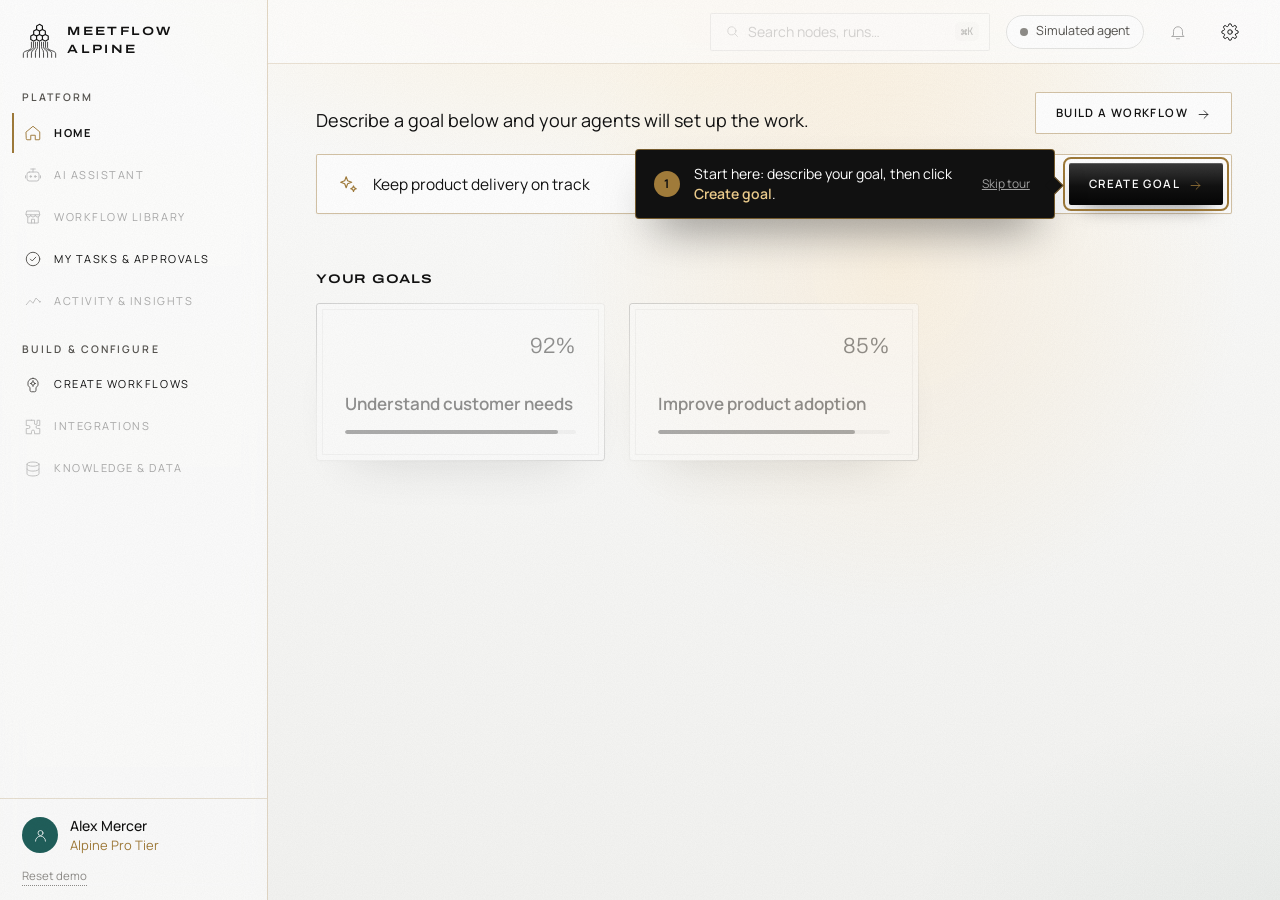
==== index.html @ 9006373a "Demo opens with goal creation; trim home and top bar The delivery goal doesn't exist at first: the t" ====
<!doctype html>
<html lang="en">
<head>
<meta charset="utf-8">
<meta name="viewport" content="width=device-width, initial-scale=1">
<title>MeetFlow Alpine · Home</title>
<link rel="preconnect" href="https://fonts.googleapis.com">
<link rel="preconnect" href="https://fonts.gstatic.com" crossorigin>
<link href="https://fonts.googleapis.com/css2?family=Inter:wght@400;500;600;700&family=JetBrains+Mono:wght@400;500&display=swap" rel="stylesheet">
<link rel="stylesheet" href="assets/tokens.css">
<link rel="stylesheet" href="assets/app.css">
<link href="https://fonts.googleapis.com/css2?family=Archivo:wdth,wght@62..125,300..700&family=Manrope:wght@300..700&display=swap" rel="stylesheet">
<link rel="stylesheet" href="assets/brand.css">
<style>
  /* Home declutter (controller, 2026-11-11): one purpose line, one action, fewer words. */
  .ask .purpose{font-family:var(--display);font-stretch:112%;font-weight:600;font-size:clamp(22px,3vw,32px);line-height:1.2;letter-spacing:.01em;margin:0 0 18px;color:#fff;text-shadow:0 2px 18px rgba(0,0,0,.45);max-width:720px}
  .goal-card{min-height:150px}
  .goal-card h3{margin-bottom:14px}
  .goal-card.inert,.more-inert{opacity:.45!important;filter:grayscale(1);cursor:not-allowed}
  .goal-card.inert:hover{transform:none;box-shadow:none}
  .more-inert{font-size:13px;color:var(--text-3);padding:10px 4px}
  /* Landing (controller, 2026-11-11): plain greeting + what needs you. No photo (user). */
  body[data-page="home"] .ask{background:none;outline:none;box-shadow:none;animation:none;margin:0;min-height:0;padding:28px 0 0;
    display:flex;flex-direction:row;flex-wrap:wrap;align-items:flex-end;justify-content:space-between;gap:20px 24px}
  body[data-page="home"] .ask-box{order:3;flex:1 1 100%;max-width:none;background:var(--card);border:1px solid rgba(var(--gold-rgb),.45);box-shadow:var(--shadow)}
  body[data-page="home"] #ask-out{order:4;flex:1 1 100%}
  body[data-page="home"] .ai-answer{max-width:none;margin:0}
  body[data-page="home"] .ask [hidden]{display:none!important}
  body[data-page="home"] .ask h1.hello-h{display:block!important;margin:0;color:var(--text);font-family:var(--display);font-stretch:112%;font-weight:600;font-size:clamp(24px,2.4vw,32px);letter-spacing:.01em}
  .hello-s{margin:0;color:var(--text);font-size:18px}
  .ask .hero-cta{margin:0}
  body[data-page="home"] #dash .health{order:0;margin:28px 0 0}
</style>
</head>
<body data-page="home" data-crumb="Workspace / Autonomous Pipeline">
<div class="app">
  <aside id="mf-nav"></aside>
  <div class="main">
    <header id="mf-top"></header>
    <main class="content">
      <section class="ask">
        <div class="hello">
          <p class="hello-s" id="hello-s"></p>
        </div>
        <div class="hero-cta"><a class="btn btn-white" href="canvas.html">Build a workflow <span class="hero-arrow"></span></a></div>
        <form class="ask-box" id="ask">
          <span id="ask-ic"></span>
          <input id="ask-in" placeholder="Describe your goal, and I’ll draft the workflows for you…" autocomplete="off">
          <button class="btn btn-primary" type="submit">Create goal <span id="ask-arrow"></span></button>
        </form>
        <div id="ask-out"></div>
        <div class="persona" hidden>
          <span class="persona-chip" id="persona-chip"></span>
          <a href="#" class="link-u" id="persona-btn" aria-haspopup="true" aria-expanded="false">Change persona</a>
          <div class="persona-menu" id="persona-menu" role="menu"></div>
        </div>
      </section>

      <div id="dash">
        <section class="panel health" style="display:none">
          <div class="health-legend"><span id="h-on"></span><span id="h-risk"></span><span id="h-off"></span></div>
          <div class="health-bar" id="health-bar">
            <i style="background:var(--teal);flex-grow:0"></i><i style="background:var(--risk);flex-grow:0"></i><i style="background:var(--danger);flex-grow:0"></i>
          </div>
        </section>

        <div id="attn-sec"><div class="sec-head"><h2 class="h-sec">Needs your attention</h2></div>
        <section id="attention"></section></div>

        <div class="sec-head"><h2 class="h-sec" id="goals-h"></h2></div>
        <section class="goals" id="goals"></section>
      </div>
    </main>
  </div>
</div>
<script src="assets/data.js"></script>
<script src="assets/engine.js"></script>
<script src="assets/settings.js"></script>
<script src="assets/nav.js"></script>
<script src="assets/brand.js"></script>
<script src="assets/tour.js"></script>
<script>
(function () {
  const { icon, esc, toast, persona, setPersona, isResolved, goalNow } = MFApp;
  const $ = (s) => document.querySelector(s);
  $("#ask-ic").innerHTML = icon("sparkles", "ic-lg");
  $("#ask-arrow").innerHTML = icon("arrow", "ic-sm");
  document.querySelectorAll(".hero-arrow").forEach((e) => (e.innerHTML = icon("arrow", "ic-sm")));

  // Persona-specific view. Product Manager is the wired path; its delivery goal reflects the workflow decisions.
  // Demo opening: the delivery goal doesn't exist until the tester describes it in the goal box.
  const created = () => { try { return !!MFState.get().created; } catch (e) { return false; } };
  let firstRun = false; // the new goal's workflows are on their first run: no snag shown yet
  const setCreated = () => { const st = MFState.get(); st.created = true; MFState.set(st); };
  function view(name) {
    const p = JSON.parse(JSON.stringify(MF.personas[name]));
    if (name === "Product Manager" && !created()) {
      p.goals = p.goals.filter((x) => x.id !== "delivery");
      p.attention = p.attention.filter((a) => a.id !== "delivery");
      p.fresh = true;
    } else if (name === "Product Manager") {
      const g = goalNow();
      const d = p.goals.find((x) => x.id === "delivery");
      d.status = g.status; d.progress = g.progress;
      if (firstRun) { d.status = "on-track"; p.attention = p.attention.filter((a) => a.id !== "delivery"); }
      if (g.resolved) {
        d.desc = "Owners confirmed for all " + MF.actionItems.length + " stalled items. Tickets synced to Jira.";
        p.health.onTrack += 1; p.health.atRisk -= 1;
        p.attention = p.attention.filter((a) => a.id !== "delivery");
        p.cleared = true;
      }
    }
    p.attention.forEach((a) => { a.desc = a.desc.replace("{n}", MF.actionItems.length); });
    return p;
  }
  const label = { "on-track": "On track", "at-risk": "At risk", "off-track": "Off track" };
  const barTone = { "on-track": "teal", "at-risk": "risk", "off-track": "off" };

  function render(name, animate) {
    const p = view(name);
    $("#persona-chip").textContent = name;
    $("#goals-h").textContent = "Your goals";
    $("#hello-s").textContent = firstRun ? "Setting up your new goal…" : p.fresh ? "Describe a goal below and your agents will set up the work."
      : p.cleared ? "All your goals are moving. Your agents have it from here."
      : "1 goal needs a decision from you.";
    $("#attn-sec").style.display = p.attention.some((a) => a.href) || p.cleared ? "" : "none";
    const h = p.health;
    $("#h-on").textContent = `${h.onTrack} On track`;
    $("#h-risk").textContent = `${h.atRisk} At risk`;
    $("#h-off").textContent = `${h.offTrack} Off track`;
    const bars = $("#health-bar").children;
    requestAnimationFrame(() => requestAnimationFrame(() => {
      bars[0].style.flexGrow = h.onTrack; bars[1].style.flexGrow = h.atRisk; bars[2].style.flexGrow = h.offTrack;
    }));

    $("#attention").innerHTML =
      (p.cleared ? `<div class="resolved-note fade-in">${icon("checkCircle")}Engineering delivery commitments: you confirmed ${MF.actionItems.length} owners, tickets are in Jira. <a class="link" style="margin-left:auto;color:var(--teal)" href="goal.html">View goal ${icon("arrow", "ic-sm")}</a></div>` : "") +
      `<div class="stagger">` + p.attention.filter((a) => a.href).map((a, i) => `
        <div class="attn">
          <div>
            <div class="attn-title"><span class="tag ${a.tone}">${esc(a.tag)}</span>${esc(a.title)}</div>
            <div class="attn-desc">${esc(a.desc)}</div>
          </div>
          ${a.href
            ? `<a class="btn btn-primary" href="${a.href}">${esc(a.cta)} ${icon("arrow", "ic-sm")}</a>`
            : `<button class="btn ${a.secondary ? "btn-white" : "btn-primary"}" data-stub="${i}">${esc(a.cta)}${a.secondary ? "" : " " + icon("arrow", "ic-sm")}</button>`}
        </div>`).join("") +
      (p.attention.some((a) => !a.href) ? `<div class="more-inert" title="Not available in this demo">+${p.attention.filter((a) => !a.href).length} more · not in this demo</div>` : "") + `</div>`;
    $("#attention").querySelectorAll("[data-stub]").forEach((b) => b.addEventListener("click", () =>
      toast("This path isn't wired in the prototype. Try the delivery goal (Product Manager).", "sparkles")));

    $("#goals").innerHTML = p.goals.map((g) => {
      const tag = g.href ? "a" : "div";
      return `<${tag} class="goal-card ${g.href ? "" : "inert"}" ${g.href ? `href="${g.href}"` : `title="Not available in this demo"`}>
        <div class="top">${g.status === "on-track" ? "<span></span>" : `<span class="pill ${g.status}">${label[g.status]}</span>`}<span>${g.progress}%</span></div>
        <h3>${esc(g.title)}</h3>
        <div class="bar"><i class="${barTone[g.status]}" data-w="${g.progress}"></i></div>
      </${tag}>`;
    }).join("");
    $("#goals").classList.remove("stagger"); void $("#goals").offsetWidth; $("#goals").classList.add("stagger");
    requestAnimationFrame(() => requestAnimationFrame(() =>
      document.querySelectorAll("#goals .bar>i").forEach((b) => (b.style.width = b.dataset.w + "%"))));
  }

  // Persona menu
  const menu = $("#persona-menu"), btn = $("#persona-btn");
  const opts = [
    { n: "Product Manager", s: "Alex Mercer · delivery, discovery, adoption" },
    { n: "Engineering Lead", s: "Coming soon", disabled: true },
    { n: "Customer Success Lead", s: "Coming soon", disabled: true }
  ];
  function drawMenu() {
    const cur = persona();
    menu.innerHTML = opts.map((o) => `<button class="persona-opt ${o.n === cur ? "on" : ""}" role="menuitem" data-p="${o.n}" ${o.disabled ? "disabled" : ""}>
      <span class="avatar sm ${o.disabled ? "gold" : ""}">${MFApp.initials(o.n)}</span>
      <span><div class="t">${o.n}</div><div class="s">${o.s}</div></span>${icon("check", "ic-sm")}</button>`).join("");
  }
  function toggle(open) { menu.classList.toggle("open", open); btn.setAttribute("aria-expanded", open); }
  btn.addEventListener("click", (e) => { e.preventDefault(); e.stopPropagation(); drawMenu(); toggle(!menu.classList.contains("open")); });
  document.addEventListener("click", (e) => { if (!menu.contains(e.target)) toggle(false); });
  document.addEventListener("keydown", (e) => { if (e.key === "Escape") toggle(false); });
  menu.addEventListener("click", (e) => {
    const b = e.target.closest("[data-p]"); if (!b || b.disabled) return;
    toggle(false);
    if (b.dataset.p === persona()) return;
    setPersona(b.dataset.p);
    const dash = $("#dash");
    dash.classList.add("swap-out");
    setTimeout(() => { render(b.dataset.p); dash.classList.remove("swap-out"); toast(`Switched to ${b.dataset.p}. Same agents, different goals.`, "user"); }, 220);
  });
  $("#dash").style.transition = "opacity .25s, transform .25s";

  // Goal box: describe a goal; the agent creates it with its workflows (simulated).
  const sleep = (ms) => new Promise((res) => setTimeout(res, ms));
  if (!created()) $("#ask-in").value = MF.goal.title;
  $("#ask").addEventListener("submit", async (e) => {
    e.preventDefault();
    const goal = $("#ask-in").value.trim() || MF.goal.title;
    const out = $("#ask-out"), first = !created();
    out.innerHTML = `<div class="ai-answer fade-in">${icon("sparkles")}<div class="waiting"><span class="spin"></span>Drafting workflows for “${esc(goal)}”…</div></div>`;
    await sleep(1300);
    const wfs = MF.supportingWorkflows;
    const list = `<ul style="margin:10px 0 0;padding-left:18px;color:var(--text-2)">${wfs.map((w) => `<li><b style="color:var(--text)">${esc(w.name)}</b> · ${esc(w.desc)}</li>`).join("")}</ul>`;
    if (!first) {
      out.innerHTML = `<div class="ai-answer fade-in">${icon("sparkles")}<div style="flex:1"><div>Drafted ${wfs.length} workflows for <b>“${esc(goal)}”</b>.</div>${list}
        <div class="row" style="margin-top:12px"><a class="btn btn-primary" href="canvas.html">Open drafts ${icon("arrow", "ic-sm")}</a></div></div></div>`;
      return;
    }
    setCreated(); $("#ask-in").value = "";
    out.innerHTML = `<div class="ai-answer fade-in">${icon("sparkles")}<div style="flex:1"><div>Created the goal <b>“${esc(MF.goal.title)}”</b> with ${wfs.length} workflows. They’re running now.</div>${list}
      <div class="waiting" style="margin-top:12px"><span class="spin"></span>First run: reading yesterday’s ${esc(MF.meeting.title)}…</div></div></div>`;
    firstRun = true; render(persona(), true);
    await sleep(2200);
    firstRun = false;
    out.innerHTML = `<div class="ai-answer fade-in">${icon("sparkles")}<div style="flex:1"><div>Created <b>“${esc(MF.goal.title)}”</b> with ${wfs.length} workflows.
      First run found <b>${MF.actionItems.length} action items with no confirmed owner</b>, so Action Item Tracking paused and needs you.</div></div></div>`;
    render(persona(), true);
  });

  // Only Product Manager is wired for the demo; fall back if a tab still holds another persona.
  if (opts.some((o) => o.n === persona() && o.disabled)) setPersona("Product Manager");
  render(persona(), true);
})();
</script>
</body>
</html>
---- assets/tokens.css ----
/* MeetFlow Alpine shared design tokens — "Maison · Vitrine" brand (chosen by the user in the brand picker, 2026-11-11).
   Gallery-white, black lacquer, brass hairlines, verdure-teal agent; colour comes from imagery. All screens use these. */
:root{
  --bg:#FFFFFF; --surface:#F7F7F6; --card:#FFFFFF; --sidebar:#FFFFFF;
  --line:#E6E6E4; --text:#111111; --text-2:#55534F; --text-3:#8E8C88;
  --primary:#111111; --primary-hover:#2B2B2B; --primary-soft:#F3F1EC;
  --teal:#1F5E5A; --teal-soft:#E3EEEC; --risk:#C99400; --risk-soft:#FAF1DA;
  --danger:#C41E3A; --dark:#111111;
  --gold:#A07B3A; --gold-rgb:160,123,58;
  --radius:4px; --radius-sm:3px; --shadow:0 1px 2px rgba(17,17,17,.03),0 30px 56px -34px rgba(40,25,10,.32);
  --font:'Manrope',system-ui,-apple-system,sans-serif; --display:'Archivo',system-ui,sans-serif;
  --mono:'JetBrains Mono',ui-monospace,monospace;
}
body{margin:0;background:var(--bg);color:var(--text);font-family:var(--font);}
---- assets/app.css ----
/* MeetFlow Alpine — shared layout + components for index / goal / workflow. Colors come from tokens.css. */
*{box-sizing:border-box}
html{-webkit-font-smoothing:antialiased;text-rendering:optimizeLegibility}
body{font-size:14.5px;line-height:1.5;min-width:1180px}
a{color:inherit;text-decoration:none}
button{font:inherit;color:inherit;cursor:pointer;border:0;background:none}
select,input{font:inherit;color:inherit}
.ic{width:18px;height:18px;flex:none;display:inline-block;vertical-align:middle}
.ic-sm{width:15px;height:15px}
.ic-lg{width:22px;height:22px}

/* ---------- App shell ---------- */
.app{display:grid;grid-template-columns:268px 1fr;min-height:100vh}
#mf-nav{position:sticky;top:0;height:100vh;background:var(--sidebar);border-right:1px solid var(--line);display:flex;flex-direction:column}
.brand{display:flex;align-items:center;gap:10px;padding:22px 22px 18px;font-size:16px;font-weight:500;letter-spacing:-.01em}
.brand-mark{width:34px;height:34px;border-radius:9px;background:var(--primary);color:#fff;display:grid;place-items:center;font-weight:700;font-size:14px;letter-spacing:.02em}
.nav-section{padding:14px 22px 6px;font-size:12px;letter-spacing:.12em;text-transform:uppercase;color:var(--text-2)}
.nav-link{display:flex;align-items:center;gap:12px;margin:2px 12px;padding:9px 12px;border-radius:10px;color:var(--text);font-size:14.5px;transition:background .18s,color .18s}
.nav-link .ic{color:var(--text-2);transition:color .18s}
.nav-link:hover{background:rgba(0,0,0,.035)}
.nav-link.active{background:var(--card);box-shadow:var(--shadow);font-weight:500}
.nav-link.active .ic{color:var(--primary)}
.nav-link.inert{cursor:default}
.nav-foot{margin-top:auto;border-top:1px solid var(--line);padding:16px 22px 14px}
.who{display:flex;align-items:center;gap:12px}
.avatar{width:36px;height:36px;border-radius:50%;background:var(--teal);color:#fff;display:grid;place-items:center;font-size:13px;font-weight:600;flex:none}
.avatar.sm{width:30px;height:30px;font-size:12px}
.avatar.gold{background:var(--primary)}
.avatar.ink{background:var(--dark)}
.who-name{font-size:14px;font-weight:500}
.who-tier{font-size:13px;color:var(--primary)}
.reset-link{display:inline-block;margin-top:12px;font-size:11.5px;color:var(--text-3);border-bottom:1px dotted var(--text-3);transition:color .2s}
.reset-link:hover{color:var(--text-2)}

.main{min-width:0;display:flex;flex-direction:column}
#mf-top{height:64px;display:flex;align-items:center;gap:16px;padding:0 32px;border-bottom:1px solid var(--line);background:rgba(248,247,244,.86);backdrop-filter:blur(8px);position:sticky;top:0;z-index:20}
.crumb{font-size:15px;color:var(--text);display:flex;align-items:center;gap:12px}
.crumb .ic{color:var(--text-2)}
.top-search{margin-left:auto;display:flex;align-items:center;gap:8px;width:280px;height:38px;padding:0 10px 0 14px;border-radius:10px;background:var(--surface);border:1px solid var(--line);color:var(--text-3);font-size:14px}
.kbd{margin-left:auto;font-family:var(--mono);font-size:10.5px;color:var(--primary);background:var(--primary-soft);border-radius:5px;padding:2px 6px}
.icon-btn{width:36px;height:36px;border-radius:10px;display:grid;place-items:center;color:var(--text);transition:background .18s}
.icon-btn:hover{background:var(--surface)}
.content{padding:36px 48px 72px;max-width:1680px;width:100%;margin:0 auto;box-sizing:border-box;animation:pageIn .5s cubic-bezier(.2,.7,.2,1) both}
@keyframes pageIn{from{opacity:0;transform:translateY(6px)}to{opacity:1;transform:none}}

/* ---------- Primitives ---------- */
.card{background:var(--card);border:1px solid var(--line);border-radius:var(--radius);box-shadow:var(--shadow)}
.panel{background:var(--surface);border:1px solid var(--line);border-radius:18px}
.btn{display:inline-flex;align-items:center;justify-content:center;gap:8px;height:40px;padding:0 18px;border-radius:10px;font-size:14.5px;font-weight:500;white-space:nowrap;transition:background .18s,box-shadow .18s,transform .12s,color .18s,border-color .18s}
.btn:active{transform:translateY(1px)}
.btn:focus-visible,.nav-link:focus-visible,.link:focus-visible,select:focus-visible{outline:2px solid var(--primary);outline-offset:2px}
.btn-primary{background:var(--primary);color:#fff;box-shadow:0 1px 0 rgba(0,0,0,.06),0 6px 14px -6px rgba(196,154,44,.55)}
.btn-primary:hover{background:var(--primary-hover)}
.btn-dark{background:var(--dark);color:#fff}
.btn-dark:hover{background:#18221F}
.btn-danger{background:var(--danger);color:#fff;box-shadow:0 6px 14px -6px rgba(163,51,43,.5)}
.btn-danger:hover{background:#8E2A23}
.btn-teal{background:var(--teal);color:#fff}
.btn-teal:hover{background:#265f5e}
.btn-ghost{background:var(--surface);border:1px solid var(--line);color:var(--text)}
.btn-ghost:hover{background:#ECEAE4}
.btn-white{background:var(--card);border:1px solid var(--line)}
.btn-white:hover{background:var(--surface)}
.btn-sm{height:34px;padding:0 14px;font-size:13.5px;border-radius:9px}
.btn[disabled]{opacity:.45;pointer-events:none}
.link{color:var(--primary);font-weight:500;display:inline-flex;align-items:center;gap:6px;transition:gap .2s,color .2s}
.link:hover{gap:9px;color:var(--primary-hover)}
.link-u{color:var(--primary);text-decoration:underline;text-underline-offset:3px}

.pill{display:inline-flex;align-items:center;gap:6px;height:26px;padding:0 10px;border-radius:999px;font-size:13px;font-weight:500;white-space:nowrap;transition:background .4s,color .4s}
.pill.teal,.pill.on-track,.pill.healthy{background:var(--teal-soft);color:var(--teal)}
.pill.risk,.pill.at-risk,.pill.attention{background:var(--risk-soft);color:var(--danger)}
.pill.off-track{background:#F3D3D0;color:var(--danger)}
.pill.gold{background:var(--primary-soft);color:#9A7720}
.pill.grey{background:#ECEAE4;color:var(--text-2)}
.pill.dot::before{content:"";width:6px;height:6px;border-radius:50%;background:currentColor}
.tag{display:inline-flex;align-items:center;height:26px;padding:0 9px;border-radius:7px;font-size:13.5px;font-weight:500}
.tag.risk{background:var(--risk-soft);color:var(--danger)}
.tag.teal{background:var(--teal-soft);color:var(--teal)}

.eyebrow{font-size:12.5px;letter-spacing:.12em;text-transform:uppercase;color:var(--text-2)}
.h-sec{font-size:16px;font-weight:500;margin:0}
.muted{color:var(--text-2)}
.faint{color:var(--text-3)}
.mono{font-family:var(--mono)}
.row{display:flex;align-items:center;gap:12px}
.spacer{flex:1}

.bar{height:8px;border-radius:99px;background:#E9E6DF;overflow:hidden}
.bar>i{display:block;height:100%;border-radius:inherit;width:0;transition:width 1s cubic-bezier(.2,.7,.2,1),background .6s}
.bar>i.teal{background:var(--teal)} .bar>i.risk{background:var(--risk)} .bar>i.gold{background:var(--primary)} .bar>i.off{background:var(--danger)}

/* toast */
.toasts{position:fixed;right:28px;bottom:28px;display:flex;flex-direction:column;gap:10px;z-index:100}
.toast{display:flex;align-items:center;gap:10px;background:var(--dark);color:#fff;padding:12px 16px;border-radius:12px;font-size:14px;box-shadow:0 10px 30px -10px rgba(0,0,0,.35);animation:toastIn .35s cubic-bezier(.2,.7,.2,1) both;max-width:420px}
.toast.out{animation:toastOut .3s ease both}
.toast .ic{color:#E7C766}
@keyframes toastIn{from{opacity:0;transform:translateY(10px) scale(.98)}to{opacity:1;transform:none}}
@keyframes toastOut{to{opacity:0;transform:translateY(6px)}}

/* fade/stagger helpers */
.fade-in{animation:fadeUp .45s cubic-bezier(.2,.7,.2,1) both}
@keyframes fadeUp{from{opacity:0;transform:translateY(6px)}to{opacity:1;transform:none}}
.stagger>*{animation:fadeUp .45s cubic-bezier(.2,.7,.2,1) both}
.stagger>*:nth-child(2){animation-delay:.05s}.stagger>*:nth-child(3){animation-delay:.1s}.stagger>*:nth-child(4){animation-delay:.15s}.stagger>*:nth-child(5){animation-delay:.2s}
.swap-out{opacity:0;transform:translateY(4px);transition:opacity .2s,transform .2s}

/* ---------- Home ---------- */
.ask{max-width:800px;margin:20px auto 0;text-align:center}
.ask h1{font-size:19px;font-weight:500;margin:0 0 22px;letter-spacing:-.01em}
.ask-box{display:flex;align-items:center;gap:12px;background:var(--card);border:1px solid var(--line);border-radius:14px;padding:8px 8px 8px 20px;box-shadow:var(--shadow);transition:box-shadow .2s,border-color .2s}
.ask-box:focus-within{border-color:#E2D3A8;box-shadow:0 0 0 4px var(--primary-soft)}
.ask-box .ic{color:var(--primary)}
.ask-box input{flex:1;border:0;outline:0;background:none;font-size:15.5px;height:40px}
.ask-box input::placeholder{color:var(--text-3)}
.persona{margin-top:18px;display:flex;align-items:center;justify-content:center;gap:12px;font-size:15px;position:relative}
.persona-chip{background:var(--teal-soft);color:var(--teal);padding:5px 14px;border-radius:999px;font-weight:500;transition:background .3s}
.persona-menu{position:absolute;top:40px;left:50%;transform:translateX(30px);width:290px;background:var(--card);border:1px solid var(--line);border-radius:14px;box-shadow:0 18px 40px -16px rgba(0,0,0,.25);padding:6px;text-align:left;z-index:30;opacity:0;pointer-events:none;transform-origin:top left;transition:opacity .18s,transform .18s}
.persona-menu.open{opacity:1;pointer-events:auto;transform:translateX(30px) translateY(4px)}
.persona-opt{display:flex;align-items:center;gap:12px;width:100%;padding:10px 12px;border-radius:10px;text-align:left;transition:background .15s}
.persona-opt:hover{background:var(--surface)}
.persona-opt .t{font-weight:500;font-size:14px}
.persona-opt .s{font-size:12.5px;color:var(--text-2)}
.persona-opt .ic{margin-left:auto;color:var(--teal);opacity:0}
.persona-opt.on .ic{opacity:1}
.persona-opt[disabled]{opacity:.45;cursor:default}
.ai-answer{max-width:800px;margin:16px auto 0;text-align:left;display:flex;gap:14px;padding:16px 18px;border-radius:14px;background:var(--card);border:1px solid var(--line);box-shadow:var(--shadow)}
.ai-answer .ic{color:var(--primary);margin-top:2px}
.intro{margin:44px 0 20px}
.intro p{margin:0}
.intro p:first-child{font-size:16px;font-weight:500}
.health{padding:24px 28px 28px}
.health-legend{display:flex;justify-content:space-between;margin:18px 0 14px;font-size:15px}
.health-bar{display:flex;gap:5px;height:12px}
.health-bar i{display:block;border-radius:99px;transition:flex-grow .9s cubic-bezier(.2,.7,.2,1)}
.sec-head{display:flex;align-items:center;justify-content:space-between;margin:36px 0 14px}
.attn{display:flex;align-items:center;gap:18px;padding:20px 24px;margin-bottom:12px;background:var(--surface);border:1px solid var(--line);border-radius:16px;transition:border-color .2s,background .2s,transform .2s}
.attn:hover{border-color:#DCD8CF;background:#F0EFEA}
.attn-title{display:flex;align-items:center;gap:12px;font-size:15.5px;font-weight:500}
.attn-desc{margin-top:8px;color:var(--text-2)}
.attn .btn{margin-left:auto}
.resolved-note{display:flex;align-items:center;gap:12px;padding:14px 20px;margin-bottom:12px;border-radius:14px;background:var(--teal-soft);color:var(--teal);font-weight:500}
.goals{display:grid;grid-template-columns:repeat(3,1fr);gap:24px}
.goal-card{display:flex;flex-direction:column;padding:26px 28px 26px;min-height:270px;background:var(--surface);border:1px solid var(--line);border-radius:18px;transition:transform .2s,box-shadow .2s,border-color .2s}
a.goal-card:hover{transform:translateY(-2px);box-shadow:0 14px 30px -18px rgba(0,0,0,.25);border-color:#DCD8CF}
.goal-card .top{display:flex;justify-content:space-between;align-items:center;font-size:16px}
.goal-card h3{margin:auto 0 6px;font-size:16.5px;font-weight:500;padding-top:28px}
.goal-card p{margin:0 0 26px;color:var(--text-2)}

/* ---------- Goal ---------- */
.g-head .eyebrow{display:flex;align-items:center;gap:14px}
.g-title{font-size:22px;font-weight:500;margin:16px 0 8px;letter-spacing:-.01em}
.g-desc{max-width:640px;color:var(--text-2);margin:0}
.g-top{display:grid;grid-template-columns:1fr 330px;gap:24px;margin-top:36px}
.progress-card{padding:40px 48px}
.big-num{font-size:40px;font-weight:500;letter-spacing:-.02em;line-height:1}
.delta{color:var(--teal);font-weight:500}
.trend{width:48px;height:48px;border-radius:12px;background:var(--primary-soft);color:var(--primary);display:grid;place-items:center}
.stats{display:grid;grid-template-columns:repeat(3,1fr);border-top:1px solid var(--line);margin-top:34px;padding-top:24px}
.stats .k{color:var(--text-2);font-size:13.5px}.stats .v{font-size:16px;font-weight:500;margin-top:4px}
.blocker{padding:34px 32px;border-radius:18px;border:1px solid #EBC9C5;background:#FBEFED;transition:background .6s,border-color .6s}
.blocker h3{display:flex;gap:10px;align-items:flex-start;margin:0 0 14px;font-size:16.5px;font-weight:600;color:var(--danger);transition:color .6s}
.blocker p{margin:0 0 10px;line-height:1.6}
.blocker ul{margin:0 0 22px;padding:0;list-style:none}
.blocker li{display:flex;gap:8px;align-items:flex-start;padding:5px 0;font-size:13.5px;color:var(--text-2)}
.blocker li .ic{margin-top:2px}
.blocker.ok{background:var(--teal-soft);border-color:#BFDDD3}
.blocker.ok h3{color:var(--teal)}
.wf-grid{display:grid;grid-template-columns:1fr 1fr;gap:14px}
.wf{display:flex;align-items:center;gap:16px;padding:18px 20px;background:var(--surface);border:1px solid var(--line);border-radius:14px;transition:border-color .2s,background .2s,transform .2s}
a.wf:hover{border-color:#DCD8CF;background:#F0EFEA;transform:translateY(-1px)}
.wf-ic{width:42px;height:42px;border-radius:11px;display:grid;place-items:center;background:var(--teal-soft);color:var(--teal);flex:none;transition:background .4s,color .4s}
.wf-ic.attention{background:var(--risk-soft);color:var(--danger)}
.wf .n{font-weight:500}.wf .d{color:var(--text-2);font-size:13.5px}
.wf .pill{margin-left:auto}
.recs{padding:36px 48px 44px;margin-top:40px}
.rec-grid{display:grid;grid-template-columns:repeat(3,1fr);gap:22px;margin-top:24px}
.rec{padding:22px 24px;display:flex;flex-direction:column;min-height:200px;transition:transform .2s,box-shadow .2s}
.rec:hover{transform:translateY(-2px);box-shadow:0 14px 30px -18px rgba(0,0,0,.25)}
.rec p{margin:16px 0 18px;line-height:1.55}
.rec .link{margin-top:auto}
.rec.done{opacity:.75}

/* ---------- Workflow ---------- */
.wf-head{display:flex;align-items:flex-start;gap:16px}
.bc{display:flex;align-items:center;gap:10px;font-size:13.5px;letter-spacing:.1em;text-transform:uppercase;color:var(--text-2)}
.bc b{color:var(--primary);font-weight:600}
.wf-title{display:flex;align-items:center;gap:14px;margin-top:8px;font-size:16px}
.alert{display:flex;align-items:center;gap:20px;padding:22px 26px;margin-top:22px;border-radius:18px;background:var(--surface);border:1px solid var(--line);transition:background .6s,border-color .6s}
.alert-ic{width:42px;height:42px;border-radius:11px;display:grid;place-items:center;background:var(--risk-soft);color:var(--danger);flex:none;align-self:flex-start;transition:background .5s,color .5s}
.alert-txt{flex:1;line-height:1.6}
.alert-txt .t{font-weight:600}
.alert.ok{background:var(--teal-soft);border-color:#BFDDD3}
.alert.ok .alert-ic{background:#fff;color:var(--teal)}
.tabs{display:flex;gap:34px;border-bottom:1px solid var(--line);margin-top:28px}
.tab{display:flex;align-items:center;gap:10px;padding:12px 0 14px;color:var(--text-2);border-bottom:2px solid transparent;margin-bottom:-1px;font-size:14.5px;transition:color .2s,border-color .2s}
.tab:hover{color:var(--text)}
.tab.on{color:var(--primary);border-color:var(--primary);font-weight:500}
.tab .pill{height:24px}
.wf-body{display:grid;grid-template-columns:1fr 420px;gap:26px;margin-top:26px;align-items:start}
.items-head{display:flex;align-items:flex-end;justify-content:space-between;margin-bottom:18px}
.item{padding:22px 24px 18px;margin-bottom:16px;background:var(--surface);border:1px solid var(--line);border-radius:18px;transition:border-color .4s,background .4s,box-shadow .3s}
.item.focus{border-color:#E2CC8D;box-shadow:0 0 0 4px var(--primary-soft)}
.item.done{background:#F6FAF8;border-color:#CFE5DD}
.item-top{display:flex;align-items:center;gap:12px;flex-wrap:wrap}
.item-ic{width:32px;height:32px;border-radius:9px;display:grid;place-items:center;flex:none;background:var(--risk-soft);color:var(--danger);transition:background .4s,color .4s}
.item-ic.wait{background:#ECEAE4;color:var(--text)}
.item-ic.ok{background:var(--teal-soft);color:var(--teal)}
.item-title{font-weight:500;font-size:15px}
.item.done .item-title.strike{text-decoration:line-through;color:var(--text-2)}
.quote{margin:14px 0 0 44px;padding:2px 0 2px 16px;border-left:3px solid var(--risk);font-style:italic;color:var(--text-2);line-height:1.6;transition:border-color .4s}
.quote.wait{border-color:var(--dark)} .quote.ok{border-color:var(--teal)}
.quote b{font-style:normal;font-weight:500;color:var(--text)}
.item-foot{display:flex;align-items:center;gap:22px;margin-top:16px;padding-top:14px;border-top:1px solid var(--line);font-size:14px;flex-wrap:wrap}
.item-foot .k{color:var(--text-2)}
.item-foot .due-risk{color:var(--danger);font-weight:600}
.item-foot .actions{margin-left:auto;display:flex;gap:10px}
.ts{font-family:var(--mono);font-size:12.5px;color:var(--primary);background:var(--primary-soft);padding:1px 6px;border-radius:5px;font-style:normal;cursor:pointer;transition:background .2s}
.ts:hover{background:#EFE0B6}
.jira{display:inline-flex;align-items:center;gap:6px;font-family:var(--mono);font-size:12.5px;font-weight:500;color:var(--teal);background:var(--teal-soft);padding:3px 9px;border-radius:6px;animation:popIn .45s cubic-bezier(.2,1.4,.4,1) both}
@keyframes popIn{from{opacity:0;transform:scale(.85)}to{opacity:1;transform:none}}
.undo{font-size:13px;color:var(--text-2);text-decoration:underline;text-underline-offset:3px}
.undo:hover{color:var(--text)}

/* Decision panel */
.decide-wrap{display:grid;grid-template-rows:0fr;transition:grid-template-rows .45s cubic-bezier(.2,.7,.2,1)}
.decide-wrap.open{grid-template-rows:1fr}
.decide-wrap>div{overflow:hidden}
.decide{margin:16px 0 4px;padding:22px 24px;background:var(--card);border:1px solid #E8DDBF;border-radius:16px;box-shadow:0 10px 30px -20px rgba(120,90,10,.35);opacity:0;transform:translateY(-4px);transition:opacity .35s .1s,transform .35s .1s}
.decide-wrap.open .decide{opacity:1;transform:none}
.decide-label{display:flex;align-items:center;gap:8px;font-size:12px;letter-spacing:.1em;text-transform:uppercase;color:#9A7720;font-weight:600}
.cand{display:grid;grid-template-columns:auto 1fr 220px;gap:16px;align-items:center;margin-top:16px}
.cand .avatar{width:44px;height:44px;font-size:15px}
.cand .nm{font-size:16px;font-weight:600}
.cand .rl{font-size:13px;color:var(--text-2)}
.conf .row{justify-content:space-between;font-size:13px}
.conf b{font-size:20px;font-weight:600;color:var(--teal)}
.conf .bar{height:8px;margin-top:6px;position:relative}
.conf .bar{overflow:visible}
.conf .bar>i{background:var(--teal)}
.conf .bar::after{content:"";position:absolute;left:var(--thr,90%);top:-4px;bottom:-4px;width:2px;border-radius:2px;background:var(--dark)}
.conf .thr{font-size:11.5px;color:var(--text-3);margin-top:4px}
.evid{display:grid;grid-template-columns:1fr 1fr;gap:16px;margin-top:18px}
.evid h4{margin:0 0 8px;font-size:12.5px;font-weight:600;color:var(--text-2);text-transform:uppercase;letter-spacing:.08em}
.evid ul{list-style:none;margin:0;padding:0}
.evid li{display:flex;gap:9px;padding:4px 0;font-size:13.5px;line-height:1.5}
.evid li .ic{color:var(--teal);margin-top:2px}
.src{background:var(--surface);border-radius:12px;padding:12px 14px;font-size:13.5px;line-height:1.55}
.src q{font-style:italic;color:var(--text)}
.src .by{display:flex;align-items:center;gap:8px;margin-top:8px;color:var(--text-2);font-size:12.5px}
.next{display:flex;gap:10px;align-items:flex-start;margin-top:16px;padding:11px 14px;border-radius:10px;background:var(--primary-soft);font-size:13px;color:#6E5617;line-height:1.5}
.next .ic{color:var(--primary);margin-top:1px}
.choices{display:flex;align-items:center;gap:10px;margin-top:18px;flex-wrap:wrap}
.choices>.btn,.choices .pick .btn,.pick select{height:44px;box-sizing:border-box}
.pick{display:flex;align-items:center;gap:8px}
.pick select{height:40px;border-radius:10px;border:1px solid var(--line);background:var(--card);padding:0 34px 0 12px;font-size:14px;appearance:none;background-image:url("data:image/svg+xml,%3Csvg xmlns='http://www.w3.org/2000/svg' width='12' height='12' viewBox='0 0 24 24' fill='none' stroke='%235C5A54' stroke-width='2'%3E%3Cpath d='m6 9 6 6 6-6'/%3E%3C/svg%3E");background-repeat:no-repeat;background-position:right 12px center;cursor:pointer}
.choices .why{margin-left:auto;font-size:12.5px;color:var(--text-3)}
.waiting{display:flex;align-items:center;gap:10px;font-size:13.5px;color:var(--text-2)}
.spin{width:16px;height:16px;border-radius:50%;border:2px solid var(--line);border-top-color:var(--primary);animation:spin .8s linear infinite;flex:none}
@keyframes spin{to{transform:rotate(360deg)}}

/* Pipeline */
.side{display:flex;flex-direction:column;gap:20px;position:sticky;top:88px}
.pipe{padding:24px 24px 22px}
.pipe-head{display:flex;align-items:center;gap:10px;font-weight:500;font-size:15.5px}
.pipe-head .ic{color:var(--primary)}
.ver{margin-left:auto;font-family:var(--mono);font-size:12.5px;color:#9A7720;background:var(--primary-soft);padding:3px 9px;border-radius:6px}
.steps{list-style:none;margin:18px 0 0;padding:0;position:relative}
.step{display:grid;grid-template-columns:32px 1fr;gap:14px;position:relative;padding-bottom:12px}
.step:not(:last-child)::before{content:"";position:absolute;left:15px;top:32px;bottom:0;width:2px;background:var(--line);transition:background .6s}
.step.completed:not(:last-child)::before{background:var(--teal)}
.num{width:32px;height:32px;border-radius:50%;display:grid;place-items:center;font-size:13px;font-weight:600;background:#ECEAE4;color:var(--text-2);transition:background .4s,color .4s,box-shadow .4s;position:relative;z-index:1}
.step.completed .num{background:var(--teal);color:#fff}
.step.attention .num{background:var(--primary);color:#fff;box-shadow:0 0 0 5px var(--primary-soft)}
.step.running .num{background:var(--card);color:var(--primary);box-shadow:0 0 0 2px var(--primary)}
.step.running .num::after{content:"";position:absolute;inset:-5px;border-radius:50%;border:2px solid transparent;border-top-color:var(--primary);animation:spin .9s linear infinite}
.step-card{background:var(--card);border:1px solid var(--line);border-radius:12px;padding:11px 14px;transition:border-color .4s,box-shadow .4s,background .4s,opacity .4s}
.step.queued .step-card,.step.pending .step-card{background:transparent;border-color:transparent;padding-top:6px}
.step.attention .step-card{border-color:#E2CC8D;box-shadow:0 0 0 3px var(--primary-soft)}
.step.running .step-card{border-color:#E2CC8D}
.step.just .step-card{animation:flash 1s ease}
@keyframes flash{0%{background:var(--teal-soft)}100%{background:var(--card)}}
.step-row{display:flex;align-items:flex-start;gap:8px}
.step-name{font-weight:500;font-size:14px}
.step.queued .step-name,.step.pending .step-name{color:var(--text-2);font-weight:400}
.step-st{margin-left:auto;font-size:11px;font-weight:500;white-space:nowrap;color:var(--text-3);padding-top:2px}
.step.completed .step-st{color:var(--teal)}
.step.attention .step-st{color:var(--danger)}
.step.running .step-st{color:var(--primary)}
.step-sub{font-size:13px;color:var(--text-2);margin-top:2px;line-height:1.45}
.step-keys{display:flex;flex-wrap:wrap;gap:5px;margin-top:7px}
.metrics{padding:22px 24px}
.m-grid{display:grid;grid-template-columns:1fr 1fr;gap:12px;margin-top:14px}
.m{padding:14px 16px}
.m .k{font-size:13px;color:var(--text-2)}.m .v{font-size:19px;font-weight:600;margin-top:4px;transition:color .4s}
.m .d{font-size:11.5px;margin-top:2px}
.up{color:var(--teal)} .down{color:var(--danger)}

/* Audit */
.audit{padding:22px 24px}
.audit-list{list-style:none;margin:14px 0 0;padding:0;max-height:360px;overflow:auto}
.audit-list.full{max-height:none}
.ev{display:grid;grid-template-columns:28px 1fr;gap:12px;padding:10px 0;border-top:1px solid var(--line);font-size:13.5px;line-height:1.5;animation:fadeUp .45s cubic-bezier(.2,.7,.2,1) both}
.ev:first-child{border-top:0}
.ev-ic{width:28px;height:28px;border-radius:8px;display:grid;place-items:center;background:var(--primary-soft);color:var(--primary)}
.ev-ic.sys{background:#ECEAE4;color:var(--text-2)}
.ev-ic.ok{background:var(--teal-soft);color:var(--teal)}
.ev time{display:block;font-size:11.5px;color:var(--text-3);font-family:var(--mono)}
.ev .who-tag{font-size:10.5px;letter-spacing:.06em;text-transform:uppercase;font-weight:600;color:var(--text-3);margin-left:6px}
.empty{color:var(--text-3);font-size:13.5px;padding:8px 0}

/* Banner (system response) */
.banner{display:flex;align-items:center;gap:18px;padding:18px 24px;margin-top:22px;border-radius:16px;background:var(--dark);color:#fff;box-shadow:0 18px 40px -20px rgba(34,48,46,.6);animation:bannerIn .6s cubic-bezier(.2,.7,.2,1) both}
.banner .b-ic{width:42px;height:42px;border-radius:12px;background:rgba(220,239,233,.14);color:#8FD3C1;display:grid;place-items:center;flex:none}
.banner .t{font-size:16.5px;font-weight:600}
.banner .s{font-size:13.5px;color:#B9C7C3;margin-top:2px}
.banner .pct{font-family:var(--mono);color:#8FD3C1}
.banner .btn{margin-left:auto}
@keyframes bannerIn{from{opacity:0;transform:translateY(-8px) scale(.99)}to{opacity:1;transform:none}}

/* Meeting context drawer */
.scrim{position:fixed;inset:0;background:rgba(31,31,28,.18);opacity:0;pointer-events:none;transition:opacity .25s;z-index:50}
.scrim.open{opacity:1;pointer-events:auto}
.drawer{position:fixed;top:0;right:0;bottom:0;width:460px;background:var(--bg);border-left:1px solid var(--line);box-shadow:-20px 0 50px -30px rgba(0,0,0,.3);transform:translateX(100%);transition:transform .35s cubic-bezier(.2,.7,.2,1);z-index:51;display:flex;flex-direction:column}
.drawer.open{transform:none}
.drawer-head{display:flex;align-items:center;gap:12px;padding:20px 24px;border-bottom:1px solid var(--line)}
.drawer-body{padding:16px 24px 32px;overflow:auto}
.line{display:grid;grid-template-columns:70px 1fr;gap:12px;padding:10px 12px;border-radius:10px;font-size:13.5px;line-height:1.55;transition:background .4s}
.line .tsx{font-family:var(--mono);font-size:12px;color:var(--text-3);padding-top:2px}
.line .sp{font-weight:600;font-size:12.5px;color:var(--text-2)}
.line.hl{background:var(--primary-soft)}
.line.hl .tsx{color:#9A7720}

/* Agent reasoning callout (the control moment) */
.why-box{display:grid;grid-template-columns:34px 1fr;gap:12px;margin-top:18px;padding:14px 16px;border-radius:12px;background:var(--primary-soft);border:1px solid #EAD9A6}
.why-box .bot{width:34px;height:34px;border-radius:10px;background:var(--card);color:var(--primary);display:grid;place-items:center}
.why-box .hd{display:flex;align-items:center;gap:8px;font-size:12px;font-weight:600;letter-spacing:.08em;text-transform:uppercase;color:#8A6A18}
.why-box .bd{margin-top:4px;font-size:14px;line-height:1.55;color:#4A3A0E}
.why-box .bd.fade-in{animation-duration:.6s}
.eng{margin-left:auto;font-size:10.5px;letter-spacing:.04em;text-transform:none;font-weight:500;color:var(--text-2);background:var(--card);border:1px solid #EAD9A6;padding:1px 8px;border-radius:99px}
.dots{display:inline-flex;gap:4px;padding:6px 0}
.dots i{width:6px;height:6px;border-radius:50%;background:#B8962F;animation:dot 1.1s infinite ease-in-out}
.dots i:nth-child(2){animation-delay:.15s}.dots i:nth-child(3){animation-delay:.3s}
@keyframes dot{0%,80%,100%{opacity:.25;transform:translateY(0)}40%{opacity:1;transform:translateY(-3px)}}
.rule{display:inline-flex;align-items:center;gap:6px;font-weight:600;color:var(--danger)}
.alts{margin-top:14px;border-top:1px dashed var(--line);padding-top:12px}
.alt{display:grid;grid-template-columns:150px 46px 1fr;gap:12px;font-size:13px;padding:4px 0;color:var(--text-2)}
.alt b{color:var(--text);font-weight:500}
.alt .c{font-family:var(--mono);font-size:12px;color:var(--text-3)}
---- assets/brand.css ----
/* MeetFlow Alpine brand layer: "Maison · Vitrine" (picked by the user in the brand picker, 2026-11-11).
   Loaded after app.css. Layout stays in app.css; this file owns the look: lantern-lit plaster wall, paper grain,
   brass-edged vitrine frames, black lacquer, wide-tracked caps, a full-bleed photo hero, and the agent as a lantern. */

/* ---------- page: lit plaster wall + grain + a lantern that follows the cursor ---------- */
html{background:#F6F6F4}
body{
  background:
    radial-gradient(70% 45% at 55% -8%,rgba(255,226,175,.38),transparent 70%) fixed,
    radial-gradient(50% 40% at 105% 105%,rgba(31,94,90,.05),transparent 70%) fixed,
    linear-gradient(180deg,#FDFDFC,#F4F4F2) fixed;
}
body::before{content:"";position:fixed;inset:0;pointer-events:none;z-index:0;
  background:radial-gradient(560px circle at var(--mx,70%) var(--my,30%),rgba(255,214,150,.22),transparent 62%)}
body::after{content:"";position:fixed;inset:0;pointer-events:none;z-index:300;opacity:.055;mix-blend-mode:multiply;
  background-image:url("data:image/svg+xml;utf8,<svg xmlns='http://www.w3.org/2000/svg' width='200' height='200'><filter id='n'><feTurbulence type='fractalNoise' baseFrequency='.9' numOctaves='3' stitchTiles='stitch'/><feColorMatrix values='0 0 0 0 0  0 0 0 0 0  0 0 0 0 0  0 0 0 .6 0'/></filter><rect width='100%' height='100%' filter='url(%23n)'/></svg>")}
.app{position:relative;z-index:1}
.ic{stroke-width:1.25}

/* ---------- vitrine frame: brass-edged double hairline + long gallery shadow ---------- */
.card,.panel,.attn,.goal-card,.wf,.item,.alert{
  --fbg:#FFFFFF;
  --frame-bg:linear-gradient(var(--fbg),var(--fbg)) padding-box,
             linear-gradient(155deg,rgba(var(--gold-rgb),.7),rgba(var(--gold-rgb),.14) 38%,rgba(var(--gold-rgb),.14) 62%,rgba(var(--gold-rgb),.55)) border-box;
  --frame-sh:inset 0 0 0 5px var(--fbg),inset 0 0 0 6px rgba(var(--gold-rgb),.16),var(--shadow);
  border:1px solid transparent;border-radius:var(--radius);background:var(--frame-bg);box-shadow:var(--frame-sh);
  transition:transform .5s cubic-bezier(.2,.7,.2,1),box-shadow .5s,background .4s}
.attn:hover,a.goal-card:hover,a.wf:hover,.rec:hover{background:var(--frame-bg);transform:translateY(-3px);
  box-shadow:inset 0 0 0 5px var(--fbg),inset 0 0 0 6px rgba(var(--gold-rgb),.32),0 40px 70px -34px rgba(40,25,10,.4)}
.item.done{--fbg:#F6FAF9;background:var(--frame-bg)}
.item.focus{box-shadow:inset 0 0 0 5px var(--fbg),inset 0 0 0 6px rgba(var(--gold-rgb),.45),0 0 0 4px rgba(var(--gold-rgb),.14),var(--shadow)}
.alert.ok{--fbg:#F1F7F6;background:var(--frame-bg)}
.attn,.goal-card,.item{padding-left:28px;padding-right:28px}
.stats{border-top-color:rgba(var(--gold-rgb),.22)}
.item-foot{border-top-color:rgba(var(--gold-rgb),.16)}
.ev{border-top-color:rgba(var(--gold-rgb),.14)}

/* ---------- type: wide grotesk caps for structure, Manrope for reading ---------- */
.h-sec,.g-title,.brand,.wf-title,.pipe-head,.items-head h2{font-family:var(--display);font-stretch:125%;text-transform:uppercase;letter-spacing:.06em}
.h-sec{font-size:12.5px;font-weight:600}
.g-title{font-size:26px;font-weight:500;letter-spacing:.02em;line-height:1.15}
.eyebrow,.bc,.nav-section,.decide-label,.why-box .hd,.evid h4,.stats .k,.m .k{letter-spacing:.2em;font-size:10.5px;text-transform:uppercase;font-weight:600}
.big-num,.m .v,.conf b{font-family:var(--display);font-weight:300}
.big-num{font-size:52px}
.bc b{color:var(--gold)}

/* ---------- controls: black lacquer, caps ---------- */
.btn{border-radius:2px;text-transform:uppercase;letter-spacing:.12em;font-size:11.5px;font-weight:600;height:42px;padding:0 20px}
.btn-sm{height:36px;font-size:10.5px;padding:0 14px}
.btn-primary,.btn-dark{background:linear-gradient(180deg,#3A3A3A,#111 55%,#050505);color:#fff;box-shadow:inset 0 1px 0 rgba(255,255,255,.2),0 12px 22px -14px rgba(0,0,0,.7)}
.btn-primary:hover,.btn-dark:hover{background:linear-gradient(180deg,#4A4A4A,#1C1C1C 55%,#0A0A0A)}
.btn-teal{background:linear-gradient(180deg,#2E7A75,#1F5E5A 55%,#174845);box-shadow:inset 0 1px 0 rgba(255,255,255,.2),0 12px 22px -14px rgba(31,94,90,.8)}
.btn-danger{background:linear-gradient(180deg,#D8394F,#C41E3A 55%,#A3152F);box-shadow:inset 0 1px 0 rgba(255,255,255,.2),0 12px 22px -14px rgba(196,30,58,.7)}
.btn-ghost,.btn-white{background:#fff;border:1px solid rgba(var(--gold-rgb),.45);color:var(--text)}
.btn-ghost:hover,.btn-white:hover{background:#FBFAF7;border-color:var(--gold)}
.btn:focus-visible,.nav-link:focus-visible,.link:focus-visible,select:focus-visible{outline-color:var(--gold)}
.link,.link-u{color:var(--text);text-decoration:underline;text-decoration-color:rgba(var(--gold-rgb),.6);text-underline-offset:4px}
.link:hover{color:var(--gold)}

/* status: a dot and caps, no pills */
.pill:is(.teal,.on-track,.healthy,.risk,.at-risk,.attention,.off-track,.gold,.grey){background:transparent;padding:0;height:auto;gap:8px;
  text-transform:uppercase;letter-spacing:.12em;font-size:10.5px;font-weight:600}
.pill::before{content:"";width:6px;height:6px;border-radius:50%;background:currentColor;box-shadow:0 0 0 3px color-mix(in srgb,currentColor 16%,transparent)}
.pill.dot::before{box-shadow:0 0 0 3px color-mix(in srgb,currentColor 16%,transparent)}
.pill:is(.risk,.at-risk,.attention){color:#8F6A00}
.pill.gold{color:var(--gold)}
.tag:is(.risk,.teal){background:transparent;border:1px solid currentColor;border-radius:2px;height:22px;text-transform:uppercase;letter-spacing:.12em;font-size:10px;font-weight:700}
.tag.risk{color:var(--danger)}

.bar{height:4px;background:rgba(var(--gold-rgb),.16)}
.health-bar{height:6px;gap:3px}
.health-bar i{border-radius:1px}

/* ---------- shell ---------- */
#mf-nav{background:rgba(255,255,255,.62);backdrop-filter:blur(10px);border-right:1px solid rgba(var(--gold-rgb),.28)}
.brand{font-size:12px;font-weight:600;letter-spacing:.2em}
.brand-mark{border-radius:0;background:#111;width:30px;height:30px;font-family:var(--display);font-stretch:125%;font-size:11px}
.nav-link{text-transform:uppercase;letter-spacing:.14em;font-size:11px;border-radius:0;margin:1px 12px;padding:11px 12px}
.nav-link:hover{background:rgba(var(--gold-rgb),.06)}
.nav-link.active{background:transparent;box-shadow:inset 2px 0 0 var(--gold);font-weight:700}
.nav-link.active .ic{color:var(--gold)}
.nav-foot{border-top-color:rgba(var(--gold-rgb),.22)}
.who-tier{color:var(--gold)}
.avatar.gold{background:var(--gold)}
#mf-top{background:rgba(255,255,255,.72);border-bottom:1px solid rgba(var(--gold-rgb),.2)}
.crumb{font-size:11px;letter-spacing:.16em;text-transform:uppercase;font-weight:600}
.top-search{background:#fff;border:1px solid rgba(var(--gold-rgb),.3);border-radius:2px}
.kbd{color:var(--text-2);background:var(--surface)}
.icon-btn{border-radius:2px}
.tab.on{color:var(--text);border-color:var(--text)}
.toast{background:#111;border-radius:2px}

/* ---------- home: the photo is the hero, the ask bar sits on it ---------- */
body[data-page="home"] .content{padding-top:0}
body[data-page="home"] .ask{position:relative;max-width:none;margin:0 -48px;min-height:440px;padding:0 56px 132px;
  display:flex;flex-direction:column;justify-content:flex-end;text-align:left;
  background:linear-gradient(180deg,rgba(0,0,0,.05) 25%,rgba(0,0,0,.55)),url(img/florals.jpg) 0% 15%/200% auto no-repeat;
  outline:1px solid rgba(255,255,255,.4);outline-offset:-16px;box-shadow:0 40px 70px -40px rgba(30,15,5,.55);
  animation:kb 30s ease-in-out infinite alternate}
@keyframes kb{from{background-size:auto,200% auto;background-position:0 0,0% 15%}to{background-size:auto,228% auto;background-position:0 0,2% 32%}}
body[data-page="home"] .ask h1{display:none}
body[data-page="home"] .ask-box{max-width:720px;width:100%;background:rgba(255,255,255,.86);backdrop-filter:blur(16px) saturate(1.3);
  border:1px solid rgba(255,255,255,.6);border-radius:2px;box-shadow:0 22px 44px -22px rgba(0,0,0,.55)}
body[data-page="home"] .ask-box:focus-within{border-color:#fff;box-shadow:0 0 0 4px rgba(255,255,255,.25),0 22px 44px -22px rgba(0,0,0,.55)}
.ask-box .ic{color:var(--gold)}
body[data-page="home"] .persona{justify-content:flex-start;width:fit-content;color:rgba(255,255,255,.85);font-size:11px;letter-spacing:.16em;text-transform:uppercase}
body[data-page="home"] .persona-chip{background:rgba(255,255,255,.14);color:#fff;border:1px solid rgba(255,255,255,.45);border-radius:2px;backdrop-filter:blur(8px)}
body[data-page="home"] #persona-btn{color:#fff;text-decoration-color:rgba(255,255,255,.6)}
.persona-menu{color:var(--text);text-transform:none;letter-spacing:0;font-size:14px;border-radius:2px;border-color:rgba(var(--gold-rgb),.35)}
.persona-opt{border-radius:0}
body[data-page="home"] .ai-answer{max-width:720px;margin:14px 0 0}
body[data-page="home"] #dash{display:flex;flex-direction:column}
body[data-page="home"] #dash .health{order:-1;position:relative;z-index:2;margin:-92px 24px 0;--fbg:rgba(255,255,255,.84);backdrop-filter:blur(18px) saturate(1.4);
  box-shadow:inset 0 0 0 5px rgba(255,255,255,.5),inset 0 0 0 6px rgba(var(--gold-rgb),.2),0 34px 60px -30px rgba(30,15,5,.45)}
body[data-page="home"] .intro{margin:44px 0 6px}
.intro p:first-child{font-family:var(--display);font-stretch:125%;text-transform:uppercase;letter-spacing:.06em;font-size:13px;font-weight:600}
.goal-card .top{font-family:var(--display);font-weight:300;font-size:22px}
.goal-card h3{font-size:17px;font-weight:600}

/* ---------- the agent is a lantern: warm glow, brass frame ---------- */
.why-box,.ai-answer,.decide,.next{position:relative;overflow:hidden;border:1px solid transparent;border-radius:var(--radius);color:var(--text);
  background:radial-gradient(120% 140% at 100% 0%,rgba(255,200,110,.5),rgba(255,226,170,.2) 38%,transparent 68%) padding-box,
             linear-gradient(#FFFEFB,#FFFEFB) padding-box,
             linear-gradient(155deg,rgba(var(--gold-rgb),.95),rgba(var(--gold-rgb),.3) 45%,rgba(var(--gold-rgb),.85)) border-box;
  box-shadow:inset 0 0 0 5px rgba(255,255,255,.6),inset 0 0 0 6px rgba(var(--gold-rgb),.22),0 26px 50px -26px rgba(210,140,30,.5)}
.why-box::after,.decide::after{content:"";position:absolute;inset:-30%;pointer-events:none;z-index:0;
  background:radial-gradient(35% 45% at 88% 12%,rgba(255,190,90,.45),transparent 70%);animation:breathe 6s ease-in-out infinite}
.why-box>*,.decide>*{position:relative;z-index:1}
@keyframes breathe{0%,100%{opacity:.5;transform:scale(1)}50%{opacity:1;transform:scale(1.07)}}
.why-box .hd,.decide-label{color:var(--gold)}
.why-box .bd{color:var(--text)}
.why-box .bot{background:#fff;color:var(--gold);border:1px solid rgba(var(--gold-rgb),.4);border-radius:2px}
.eng{border-color:rgba(var(--gold-rgb),.4);border-radius:2px}
.next{color:var(--text-2)}
.next .ic,.ai-answer .ic{color:var(--gold)}
.ts{color:var(--gold);background:transparent;border-bottom:1px dotted rgba(var(--gold-rgb),.7);border-radius:0;padding:0 1px}
.ts:hover{background:rgba(var(--gold-rgb),.1)}
.ver{color:var(--gold);background:transparent;border:1px solid rgba(var(--gold-rgb),.4);border-radius:2px}
.trend{background:transparent;border:1px solid rgba(var(--gold-rgb),.4);color:var(--gold);border-radius:2px}
.pipe-head .ic{color:var(--gold)}
.line.hl{background:rgba(var(--gold-rgb),.1)}
.line.hl .tsx{color:var(--gold)}
.dots i{background:var(--gold)}
.spin{border-top-color:var(--gold)}
.ev-ic{background:transparent;border:1px solid rgba(var(--gold-rgb),.35);color:var(--gold);border-radius:2px}
.ev-ic.ok{border-color:rgba(31,94,90,.35);color:var(--teal)}
.ev-ic.sys{border-color:var(--line)}
.src{background:rgba(255,255,255,.7);border:1px solid rgba(var(--gold-rgb),.2);border-radius:2px}
.pick select{border-radius:2px;border-color:rgba(var(--gold-rgb),.4)}
.alts{border-top-color:rgba(var(--gold-rgb),.3)}

/* ---------- pipeline + states ---------- */
.num{background:#F1F0EC}
.step.attention .num{background:#111;box-shadow:0 0 0 5px rgba(var(--gold-rgb),.25)}
.step.attention .step-card{border-color:var(--gold);box-shadow:0 0 0 3px rgba(var(--gold-rgb),.15)}
.step.running .num{color:var(--text);box-shadow:0 0 0 2px var(--gold)}
.step.running .num::after{border-top-color:var(--gold)}
.step.running .step-card{border-color:rgba(var(--gold-rgb),.6)}
.step.running .step-st{color:var(--gold)}
.step-card{border-radius:3px}
.wf-ic,.item-ic,.alert-ic{border-radius:2px}
.item-ic.wait{background:#F1F0EC}
.quote.wait{border-color:#111}
.blocker{border-radius:var(--radius);background:#FDF4F5;border-color:rgba(196,30,58,.28);box-shadow:var(--shadow)}
.blocker.ok{background:#F1F7F6;border-color:rgba(31,94,90,.3)}
.resolved-note{background:#F1F7F6;border:1px solid rgba(31,94,90,.3);border-radius:var(--radius)}
.banner{border-radius:var(--radius);background:radial-gradient(90% 160% at 100% 0%,rgba(255,190,90,.28),transparent 60%),#111;
  box-shadow:inset 0 0 0 1px rgba(var(--gold-rgb),.5),0 30px 60px -30px rgba(0,0,0,.6)}
.banner .b-ic{background:rgba(255,214,150,.12);color:#E9C98A;border-radius:2px}
.banner .pct{color:#E9C98A}
.drawer{background:#FDFDFC;border-left-color:rgba(var(--gold-rgb),.3)}

@media (prefers-reduced-motion: reduce){
  body[data-page="home"] .ask,.why-box::after,.decide::after{animation:none}
}

/* ---------- logo: hexagon cluster with flowing lines (user's mark, 2026-11-11), black on whatever is behind it ---------- */
.brand-mark{background:url(img/logo-mark.svg) center/contain no-repeat;color:transparent;font-size:0;width:36px;height:36px;border-radius:0}

/* ---------- not wired in the demo: greyed out, not clickable (matches canvas .off) ---------- */
.off{opacity:.35!important;filter:grayscale(1);cursor:not-allowed}
.off:hover{transform:none;background:var(--frame-bg,transparent)}
.nav-link.off:hover{background:transparent}
.wf.off:hover{box-shadow:var(--frame-sh)}
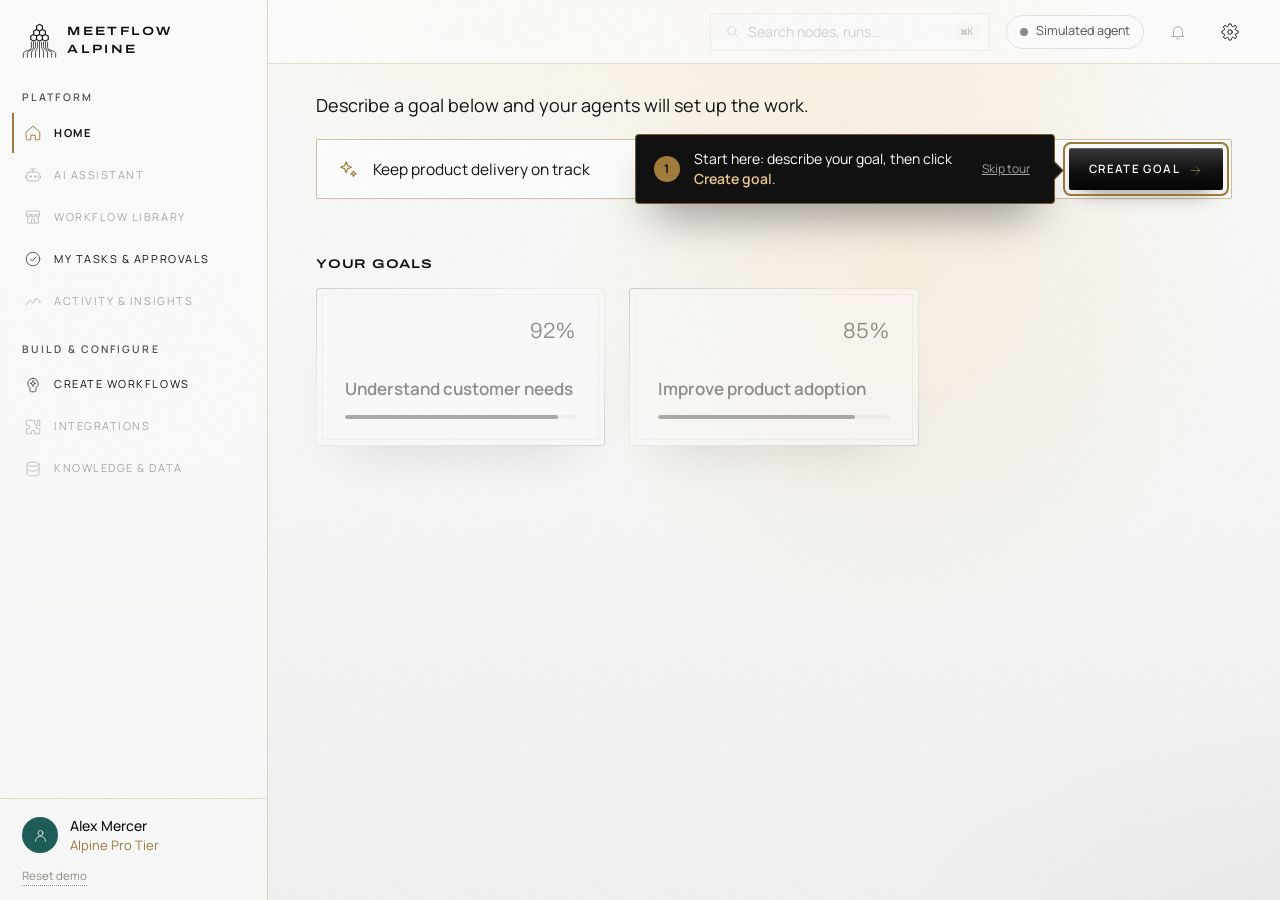
==== commit f7a029d8: "Home: remove Build a workflow button; last hint points to Create workflows in the nav Co-Authored-By" ====
--- a/index.html
+++ b/index.html
@@ -42,7 +42,6 @@
         <div class="hello">
           <p class="hello-s" id="hello-s"></p>
         </div>
-        <div class="hero-cta"><a class="btn btn-white" href="canvas.html">Build a workflow <span class="hero-arrow"></span></a></div>
         <form class="ask-box" id="ask">
           <span id="ask-ic"></span>
           <input id="ask-in" placeholder="Describe your goal, and I’ll draft the workflows for you…" autocomplete="off">
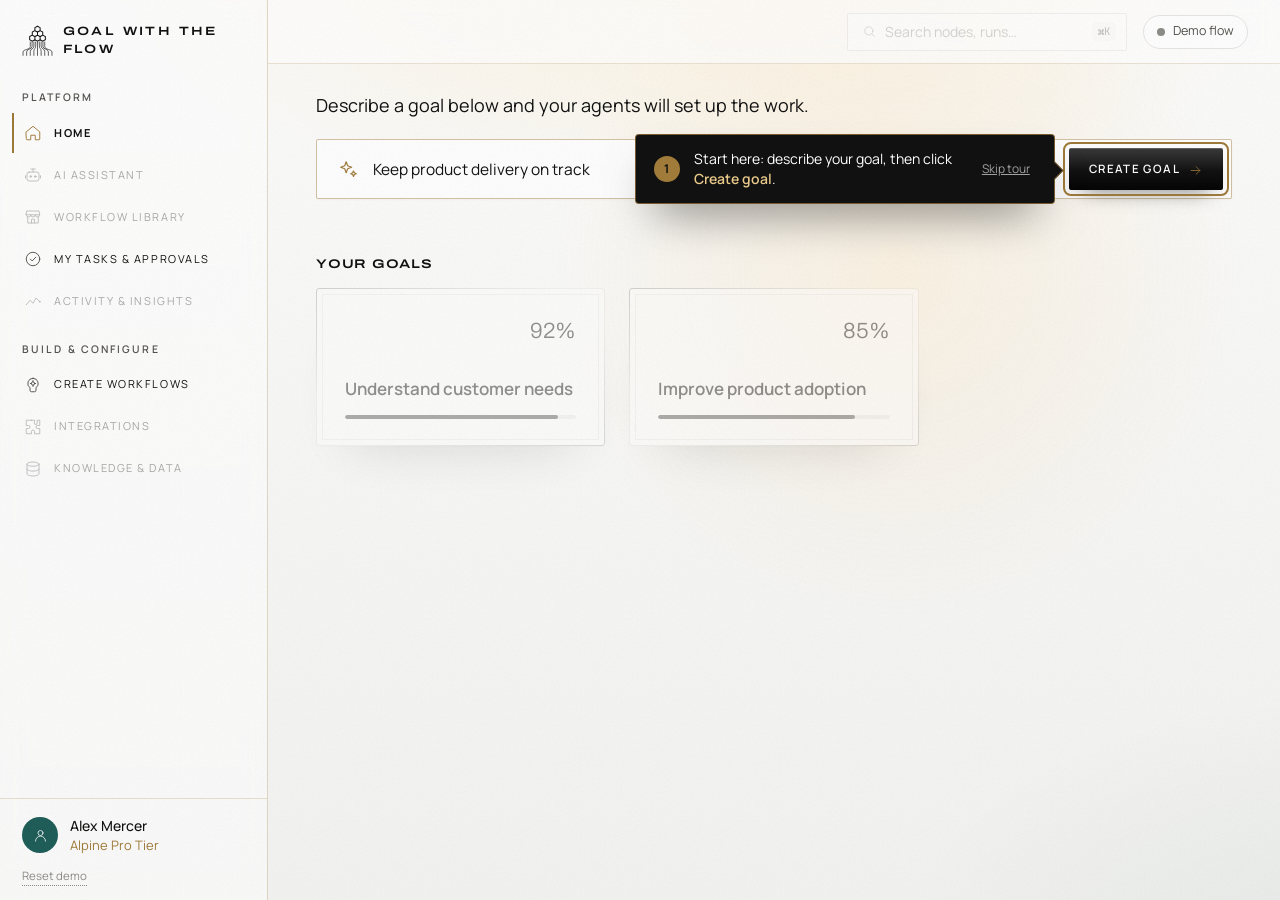
==== commit 778611c9: "Rename the app to Goal with the Flow Nav wordmark, page titles, canvas logo (now the hexagon mark in" ====
--- a/index.html
+++ b/index.html
@@ -3,7 +3,7 @@
 <head>
 <meta charset="utf-8">
 <meta name="viewport" content="width=device-width, initial-scale=1">
-<title>MeetFlow Alpine · Home</title>
+<title>Goal with the Flow · Home</title>
 <link rel="preconnect" href="https://fonts.googleapis.com">
 <link rel="preconnect" href="https://fonts.gstatic.com" crossorigin>
 <link href="https://fonts.googleapis.com/css2?family=Inter:wght@400;500;600;700&family=JetBrains+Mono:wght@400;500&display=swap" rel="stylesheet">
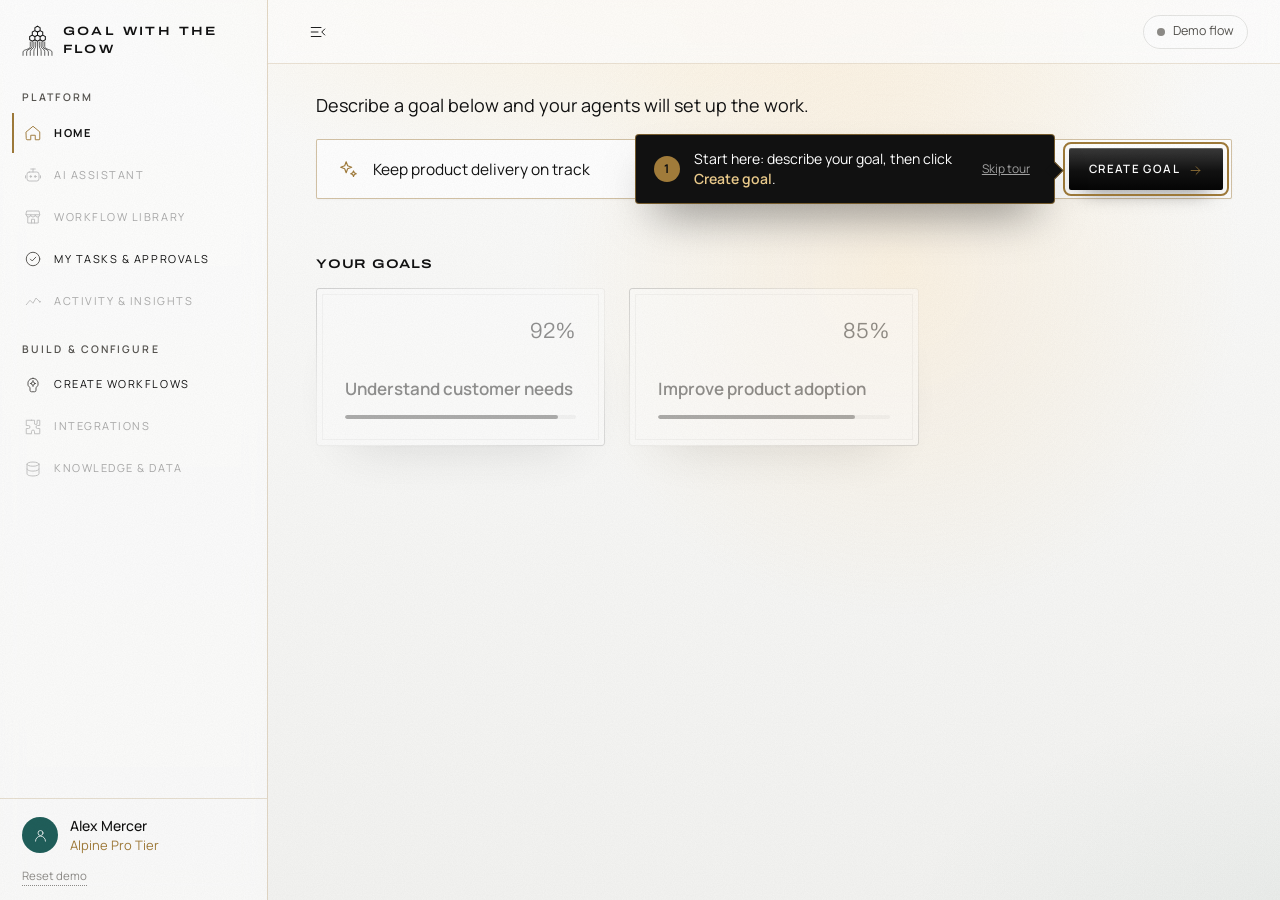
==== commit 2b3bc993: "Home: remove Needs your attention; hint 2 points at the at-risk goal card Co-Authored-By: Claude Opu" ====
--- a/index.html
+++ b/index.html
@@ -122,7 +122,7 @@
     $("#hello-s").textContent = firstRun ? "Setting up your new goal…" : p.fresh ? "Describe a goal below and your agents will set up the work."
       : p.cleared ? "All your goals are moving. Your agents have it from here."
       : "1 goal needs a decision from you.";
-    $("#attn-sec").style.display = p.attention.some((a) => a.href) || p.cleared ? "" : "none";
+    $("#attn-sec").style.display = "none"; // removed per user: the goal card carries the status
     const h = p.health;
     $("#h-on").textContent = `${h.onTrack} On track`;
     $("#h-risk").textContent = `${h.atRisk} At risk`;
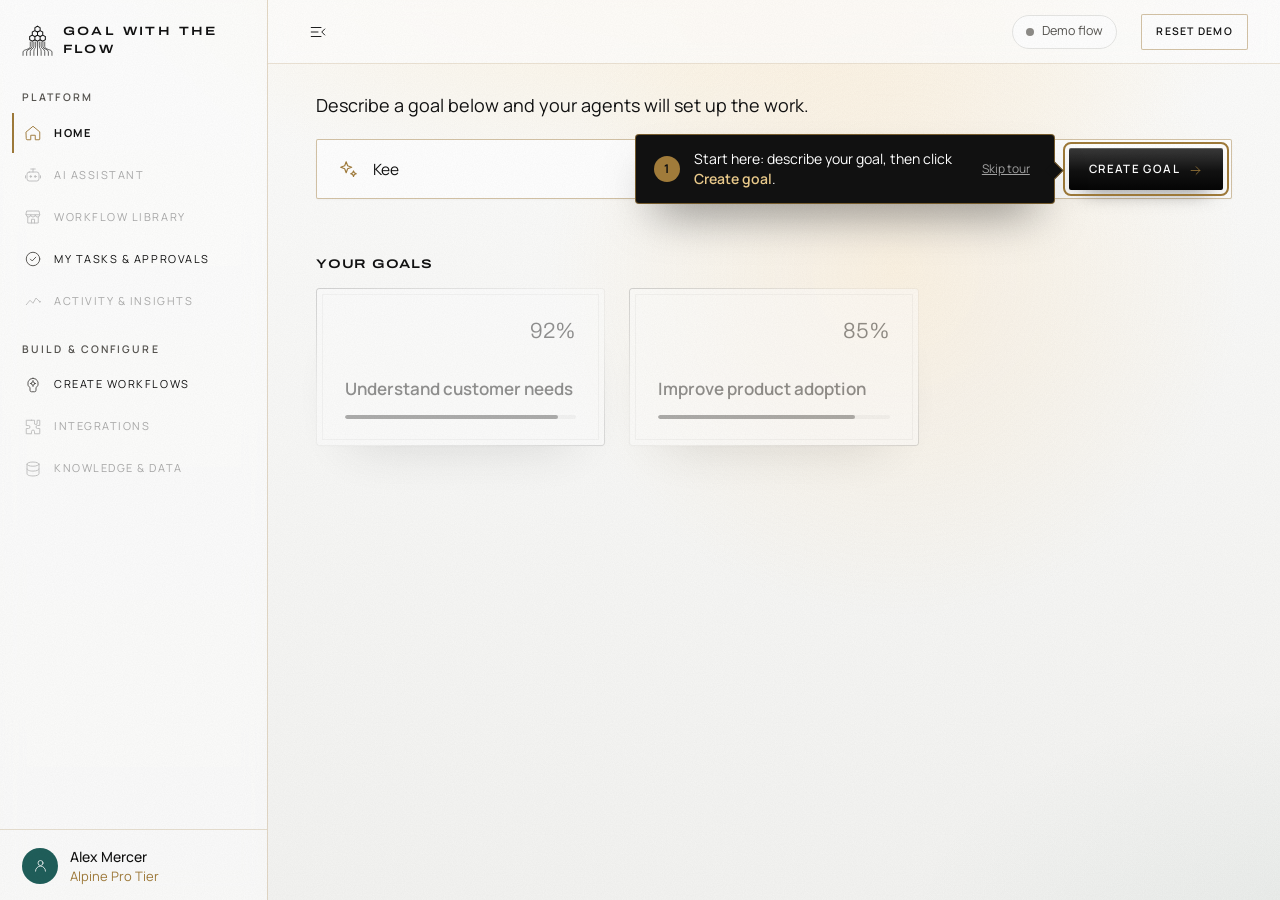
==== commit bdeddd36: "Home: the example goal is typed into the goal box as if someone were typing Stops if the tester clic" ====
--- a/index.html
+++ b/index.html
@@ -191,7 +191,18 @@
 
   // Goal box: describe a goal; the agent creates it with its workflows (simulated).
   const sleep = (ms) => new Promise((res) => setTimeout(res, ms));
-  if (!created()) $("#ask-in").value = MF.goal.title;
+  // First visit: "type" the example goal into the box as if someone were typing it.
+  if (!created()) {
+    const inp = $("#ask-in"), text = MF.goal.title; let i = 0, stop = false;
+    const halt = () => { if (!stop) { stop = true; if (!inp.value) inp.value = text; } };
+    inp.addEventListener("focus", () => { stop = true; }, { once: true });
+    $("#ask").addEventListener("submit", halt, { capture: true, once: true });
+    setTimeout(function type() {
+      if (stop) return;
+      inp.value = text.slice(0, ++i);
+      if (i < text.length) setTimeout(type, 45 + Math.random() * 90 + (text[i - 1] === " " ? 60 : 0));
+    }, 900);
+  }
   $("#ask").addEventListener("submit", async (e) => {
     e.preventDefault();
     const goal = $("#ask-in").value.trim() || MF.goal.title;
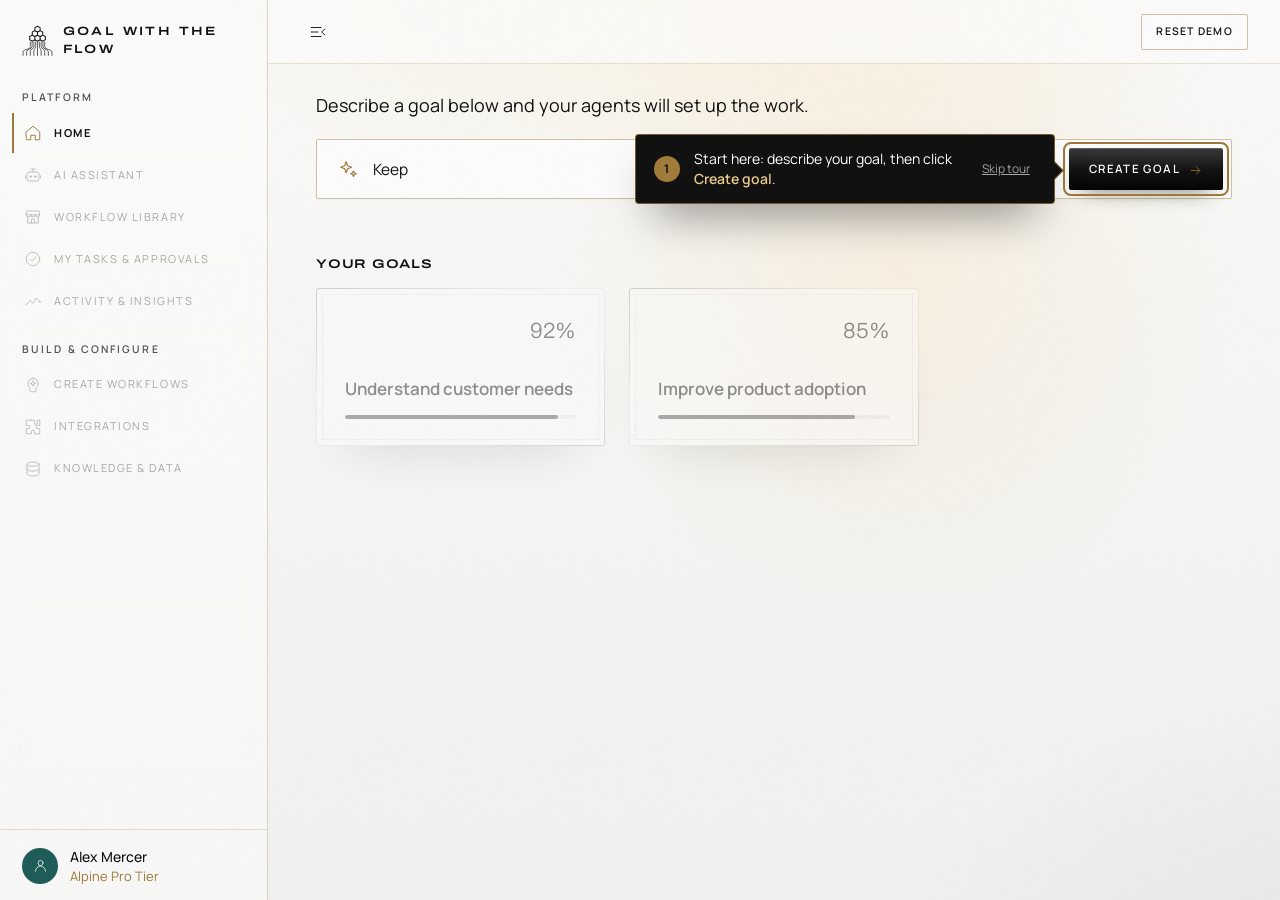
==== commit 5b771059: "Goal setup plays out in readable stages; freeze Create workflows; drop Open drafts Create goal now s" ====
--- a/index.html
+++ b/index.html
@@ -207,13 +207,26 @@
     e.preventDefault();
     const goal = $("#ask-in").value.trim() || MF.goal.title;
     const out = $("#ask-out"), first = !created();
-    out.innerHTML = `<div class="ai-answer fade-in">${icon("sparkles")}<div class="waiting"><span class="spin"></span>Drafting workflows for “${esc(goal)}”…</div></div>`;
-    await sleep(1300);
-    const wfs = MF.supportingWorkflows;
-    const list = `<ul style="margin:10px 0 0;padding-left:18px;color:var(--text-2)">${wfs.map((w) => `<li><b style="color:var(--text)">${esc(w.name)}</b> · ${esc(w.desc)}</li>`).join("")}</ul>`;
+    // Let the tester see the agent set things up: a few readable stages, each workflow appearing in turn.
+    const wfs = MF.supportingWorkflows, sub = $("#ask button[type=submit]");
+    sub.disabled = true; // no double submits (and no hint on it) while the agent sets up
+    const stage = (lines, spin) => { out.innerHTML = `<div class="ai-answer fade-in">${icon("sparkles")}<div style="flex:1">${lines}
+      ${spin ? `<div class="waiting" style="margin-top:10px"><span class="spin"></span>${spin}</div>` : ""}</div></div>`; };
+    stage(`<div>Got it: <b>“${esc(goal)}”</b>.</div>`, "Reading your goal and recent meetings…");
+    await sleep(1600);
+    const done = [];
+    for (const w of wfs) {
+      stage(`<div>Setting up workflows for <b>“${esc(goal)}”</b></div><ul style="margin:10px 0 0;padding-left:18px;color:var(--text-2)">${done.join("")}</ul>`, `Drafting ${esc(w.name)}…`);
+      await sleep(1000);
+      done.push(`<li class="fade-in"><b style="color:var(--text)">${esc(w.name)}</b> · ${esc(w.desc)}</li>`);
+    }
+    stage(`<div>Setting up workflows for <b>“${esc(goal)}”</b></div><ul style="margin:10px 0 0;padding-left:18px;color:var(--text-2)">${done.join("")}</ul>`, "Connecting Slack, Jira and your meeting notes…");
+    await sleep(1400);
+    const list = `<ul style="margin:10px 0 0;padding-left:18px;color:var(--text-2)">${done.join("").replace(/ class="fade-in"/g, "")}</ul>`;
+    sub.disabled = false;
     if (!first) {
       out.innerHTML = `<div class="ai-answer fade-in">${icon("sparkles")}<div style="flex:1"><div>Drafted ${wfs.length} workflows for <b>“${esc(goal)}”</b>.</div>${list}
-        <div class="row" style="margin-top:12px"><a class="btn btn-primary" href="canvas.html">Open drafts ${icon("arrow", "ic-sm")}</a></div></div></div>`;
+</div></div>`;
       return;
     }
     setCreated(); $("#ask-in").value = "";
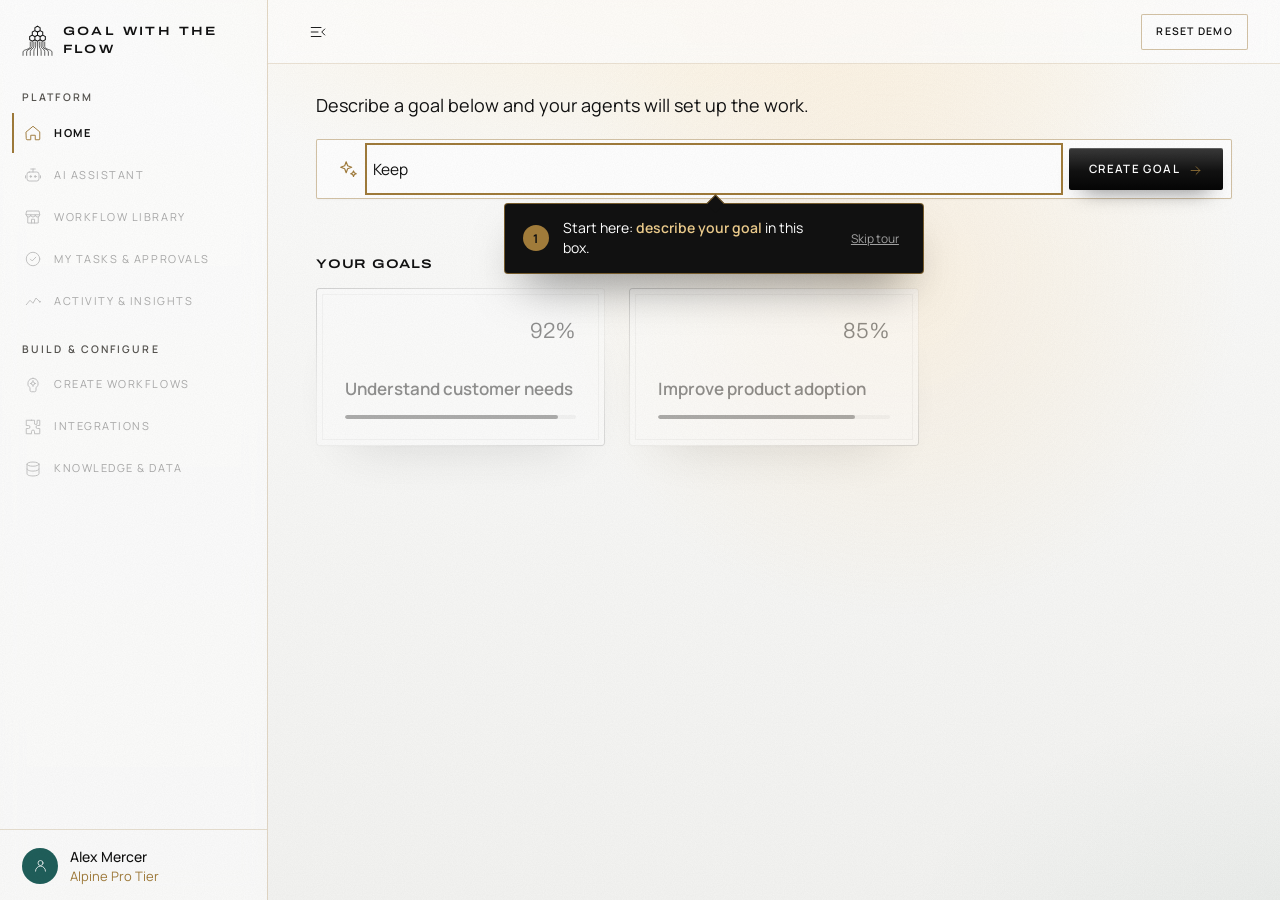
==== commit 6553fa81: "Tour step 1 in two parts: ring the goal box while it's typed, then Create goal Co-Authored-By: Claud" ====
--- a/index.html
+++ b/index.html
@@ -194,13 +194,16 @@
   // First visit: "type" the example goal into the box as if someone were typing it.
   if (!created()) {
     const inp = $("#ask-in"), text = MF.goal.title; let i = 0, stop = false;
-    const halt = () => { if (!stop) { stop = true; if (!inp.value) inp.value = text; } };
-    inp.addEventListener("focus", () => { stop = true; }, { once: true });
+    window.MFTyping = true;
+    const nudge = () => dispatchEvent(new Event("mf-tour"));
+    const halt = () => { if (!stop) { stop = true; window.MFTyping = false; if (!inp.value) inp.value = text; nudge(); } };
+    inp.addEventListener("focus", () => { stop = true; window.MFTyping = false; nudge(); }, { once: true });
     $("#ask").addEventListener("submit", halt, { capture: true, once: true });
     setTimeout(function type() {
       if (stop) return;
       inp.value = text.slice(0, ++i);
       if (i < text.length) setTimeout(type, 45 + Math.random() * 90 + (text[i - 1] === " " ? 60 : 0));
+      else setTimeout(() => { window.MFTyping = false; nudge(); }, 500);
     }, 900);
   }
   $("#ask").addEventListener("submit", async (e) => {
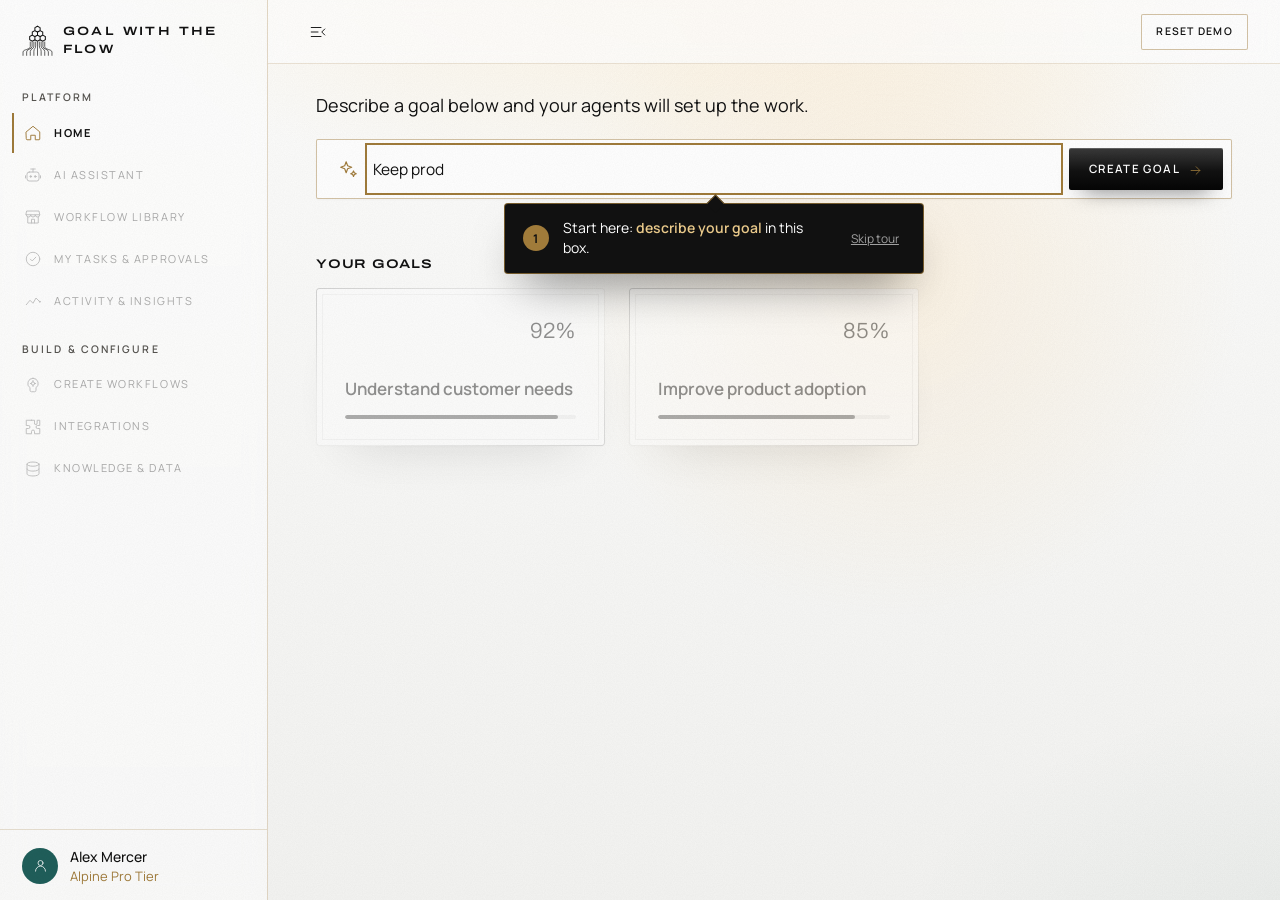
==== commit 57559583: "Home: every new browser session starts the demo from the top with the guide on Co-Authored-By: Claud" ====
--- a/index.html
+++ b/index.html
@@ -80,6 +80,15 @@
 <script src="assets/tour.js"></script>
 <script>
 (function () {
+  // A fresh browser session always starts the demo from the top with the guide on,
+  // even if this browser ran (or skipped) the tour before. Reset demo does the same mid-session.
+  try {
+    if (!sessionStorage.getItem("mf.session")) {
+      if (window.MFState) MFState.reset();
+      sessionStorage.removeItem("mf.tour.off");
+      sessionStorage.setItem("mf.session", "1");
+    }
+  } catch (e) {}
   const { icon, esc, toast, persona, setPersona, isResolved, goalNow } = MFApp;
   const $ = (s) => document.querySelector(s);
   $("#ask-ic").innerHTML = icon("sparkles", "ic-lg");
